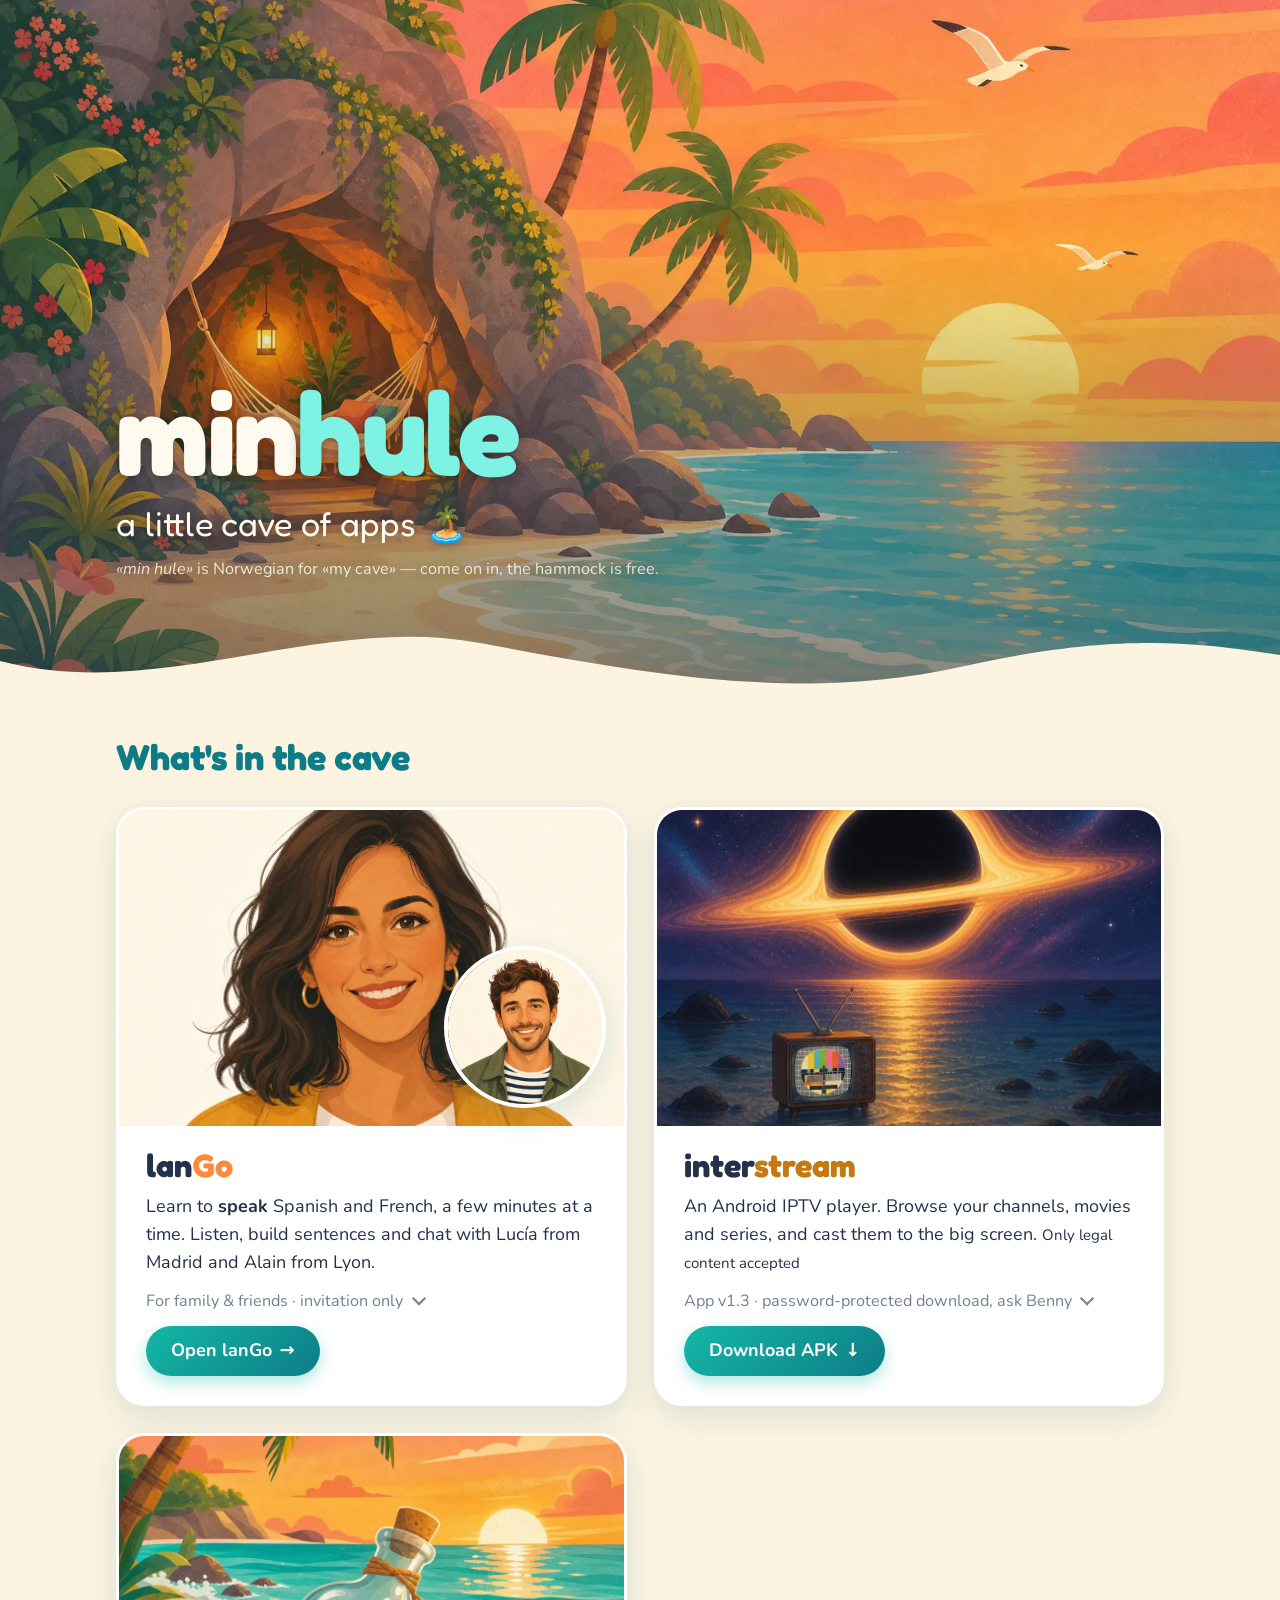
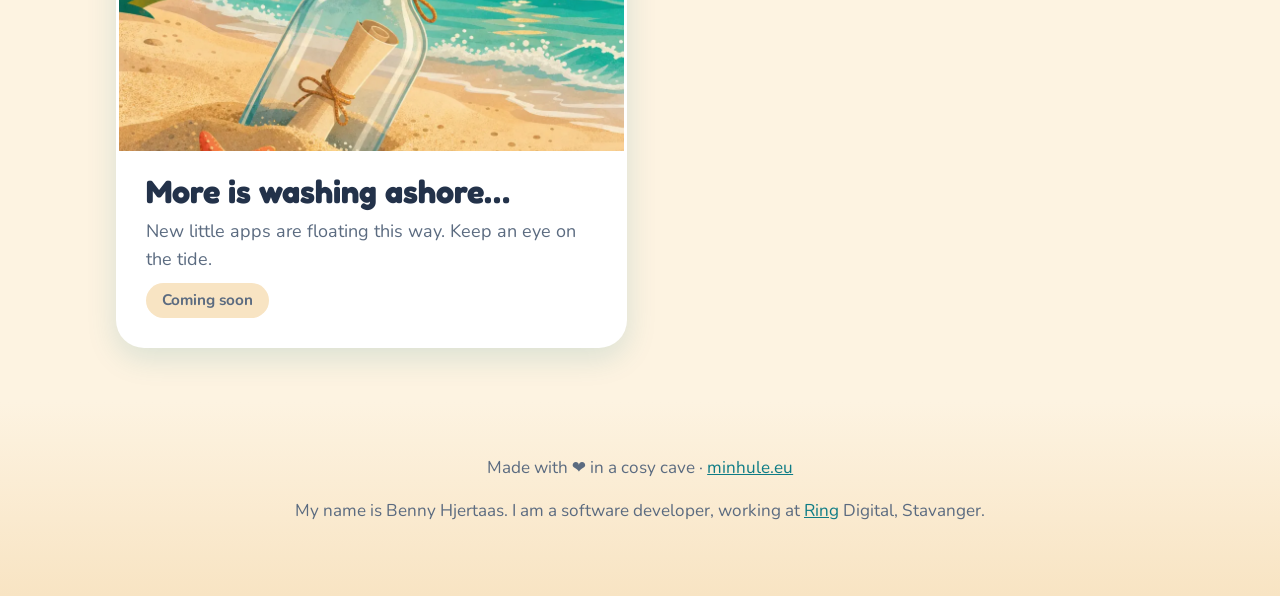
==== index.html @ b6380912 "add link to scaleway" ====
<!doctype html>
<html lang="en">
<head>
	<meta charset="utf-8" />
	<meta name="viewport" content="width=device-width, initial-scale=1" />
	<title>minhule — a little cave of apps</title>
	<meta name="description" content="minhule: a cosy little cave of small apps for family and friends." />
	<meta name="theme-color" content="#14b8a6" />
	<link rel="icon" href="favicon.svg" type="image/svg+xml" />
	<link rel="preconnect" href="https://fonts.googleapis.com" />
	<link rel="preconnect" href="https://fonts.gstatic.com" crossorigin />
	<link href="https://fonts.googleapis.com/css2?family=Fredoka:wght@500;600;700&family=Nunito:wght@400;600;700&display=swap" rel="stylesheet" />
	<link rel="stylesheet" href="style.css" />
	<!-- Cookieless visitor counts: https://minhule.goatcounter.com -->
	<script data-goatcounter="https://minhule.goatcounter.com/count" async src="//gc.zgo.at/count.js"></script>
</head>
<body>
	<header class="hero">
		<img class="hero-img" src="images/hero.webp" alt="A cosy cave with a hammock and lanterns on a tropical beach at sunset, with palm trees and a turquoise sea" width="1536" height="1024" />
		<div class="hero-text">
			<h1>min<span>hule</span></h1>
			<p class="tagline">a little cave of apps 🏝️</p>
			<p class="small"><em>«min hule»</em> is Norwegian for «my cave» — come on in, the hammock is free.</p>
		</div>
		<svg class="wave" viewBox="0 0 1440 120" preserveAspectRatio="none" aria-hidden="true">
			<path d="M0,64 C180,120 360,0 540,40 C720,80 900,120 1080,72 C1260,24 1350,40 1440,56 L1440,120 L0,120 Z" />
		</svg>
	</header>

	<main>
		<h2>What's in the cave</h2>
		<ul class="apps">
			<li class="card">
				<div class="card-art-wrap">
					<img class="card-art round" src="images/lango-lucia.webp" alt="Lucía, a smiling young woman from Madrid" width="1024" height="1024" loading="lazy" />
					<img class="inset" src="images/lango-alain.webp" alt="Alain, a smiling man from Lyon in a striped shirt" width="400" height="400" loading="lazy" />
				</div>
				<div class="card-body">
					<h3>lan<span class="go">Go</span></h3>
					<p>Learn to <strong>speak</strong> Spanish and French, a few minutes at a time. Listen, build sentences and chat with Lucía from Madrid and Alain from Lyon.</p>
					<details class="tech small" data-count="tech-lango">
						<summary>For family &amp; friends · invitation only</summary>
						<p>SvelteKit 3 PWA with a Postgres database. Hosted as
							<a href="https://www.scaleway.com/en/serverless-containers/" target="_blank">serverless containers</a>. Uses the Claude and Mistral APIs at runtime.
						</p>
					</details>
					<a class="button" href="https://lango.minhule.eu" data-goatcounter-click="open-lango">Open lanGo <span aria-hidden="true">→</span></a>
				</div>
			</li>
			<li class="card">
				<img class="card-art space" src="images/interstream.webp" alt="An old television with rabbit-ear antennas showing a colourful test card, standing in the shallow sea of a distant planet under a glowing black hole" width="1024" height="1024" loading="lazy" />
				<div class="card-body">
					<h3>inter<span class="stream">stream</span></h3>
					<p>An Android IPTV player. Browse your channels, movies and series, and cast them to the big screen. <small>Only legal content accepted</small></p>
					<details class="tech small" data-count="tech-interstream">
						<summary>App v1.3 · password-protected download, ask Benny</summary>
						<p>Native Android app built with Kotlin. Media3/ExoPlayer for video. Snappy and simple to use, without the bloat.</p>
					</details>
					<a class="button" href="https://drive.proton.me/urls/RW0XN0YZG4#BWu6qFDxhJmq" rel="noopener" data-goatcounter-click="download-interstream">Download APK <span aria-hidden="true">↓</span></a>
				</div>
			</li>
			<li class="card soon">
				<img class="card-art bob" src="images/bottle.webp" alt="A message in a bottle half buried in the sand, with a starfish and a seashell" width="1024" height="1024" loading="lazy" />
				<div class="card-body">
					<h3>More is washing ashore…</h3>
					<p>New little apps are floating this way. Keep an eye on the tide.</p>
					<span class="pill">Coming soon</span>
				</div>
			</li>
		</ul>
	</main>

	<footer>
		<p>Made with <span aria-label="love">❤️</span> in a cosy cave · <a href="https://minhule.eu">minhule.eu</a></p>
		<p>My name is Benny Hjertaas. I am a software developer, working at <a href="https://www.ring.no">Ring</a> Digital, Stavanger.</p>
	</footer>
	<script>
		// Count each time a tech note is opened (GoatCounter only counts links by itself)
		for (const d of document.querySelectorAll('details[data-count]')) {
			d.addEventListener('toggle', () => {
				if (d.open && window.goatcounter?.count) goatcounter.count({ path: d.dataset.count, event: true });
			});
		}
	</script>
</body>
</html>
---- style.css ----
:root {
	--sand: #fdf3e1;
	--sand-2: #f8e4c3;
	--ink: #23324a;
	--muted: #5b6b80;
	--turquoise: #14b8a6;
	--lagoon: #0e7c86;
	--sunset: #ff8a3d;
	--coral: #ff6b6b;
	--pink: #ff8fab;
	--card: #ffffff;
	--shadow: 0 10px 30px rgb(14 124 134 / 0.15);
	color-scheme: light;
}

@media (prefers-color-scheme: dark) {
	:root {
		--sand: #0b1f2e;
		--sand-2: #10293b;
		--ink: #f3ecdf;
		--muted: #a9bccb;
		--turquoise: #2dd4bf;
		--lagoon: #5eead4;
		--card: #13314a;
		--shadow: 0 10px 30px rgb(0 0 0 / 0.35);
		color-scheme: dark;
	}
}

* {
	box-sizing: border-box;
}

html,
body {
	margin: 0;
	background: var(--sand);
	color: var(--ink);
	font-family: 'Nunito', system-ui, sans-serif;
	line-height: 1.55;
	font-size: 18px;
}

a {
	color: var(--lagoon);
}

/* ── Hero ─────────────────────────────────────────────── */
.hero {
	position: relative;
	min-height: min(78vh, 720px);
	display: flex;
	align-items: flex-end;
	overflow: hidden;
	background: linear-gradient(180deg, #ff8fab, #ff8a3d 60%, #ffd166);
}

.hero-img {
	position: absolute;
	inset: 0;
	width: 100%;
	height: 100%;
	object-fit: cover;
	object-position: 30% 60%;
}

.hero::after {
	/* Sunset glow so the title stays readable over the picture */
	content: '';
	position: absolute;
	inset: 0;
	background: linear-gradient(180deg, transparent 35%, rgb(35 50 74 / 0.55) 100%);
}

.hero-text {
	position: relative;
	z-index: 1;
	width: 100%;
	max-width: 60rem;
	margin: 0 auto;
	padding: 0 16px 120px;
	color: #fffaf0;
	text-shadow: 0 2px 12px rgb(0 0 0 / 0.35);
}

h1 {
	font-family: 'Fredoka', system-ui, sans-serif;
	font-size: clamp(3.2rem, 12vw, 6.5rem);
	line-height: 1;
	margin: 0;
	letter-spacing: -0.02em;
}

h1 span {
	color: #7ff3e3;
}

.tagline {
	font-family: 'Fredoka', system-ui, sans-serif;
	font-size: clamp(1.3rem, 4vw, 1.9rem);
	margin: 0.3rem 0 0.4rem;
}

.small {
	font-size: 0.9rem;
	opacity: 0.85;
	margin: 0;
}

.wave {
	position: absolute;
	bottom: -1px;
	left: 0;
	width: 100%;
	height: 90px;
	z-index: 1;
	fill: var(--sand);
}

/* ── Apps ─────────────────────────────────────────────── */
main {
	max-width: 60rem;
	margin: 0 auto;
	padding: 1rem 16px 3rem;
}

h2 {
	font-family: 'Fredoka', system-ui, sans-serif;
	font-size: 2rem;
	margin: 0.5rem 0 1.25rem;
	color: var(--lagoon);
}

.apps {
	list-style: none;
	padding: 0;
	margin: 0;
	display: grid;
	gap: 1.5rem;
	grid-template-columns: repeat(auto-fit, minmax(min(100%, 22rem), 1fr));
}

.card {
	background: var(--card);
	border-radius: 28px;
	box-shadow: var(--shadow);
	overflow: hidden;
	display: flex;
	flex-direction: column;
	border: 3px solid transparent;
	transition: transform 0.25s ease, border-color 0.25s ease;
}

.card:hover {
	transform: translateY(-4px) rotate(-0.5deg);
	border-color: var(--turquoise);
}

.card-art {
	width: 100%;
	height: auto; /* the img height attribute would otherwise win over aspect-ratio */
	aspect-ratio: 16 / 10;
	object-fit: cover;
	background: var(--sand-2);
}

.card-art.round {
	object-position: center 30%;
}

/* A second, smaller portrait in the corner of the main picture */
.card-art-wrap {
	position: relative;
}

.card-art-wrap .card-art {
	display: block;
}

.inset {
	position: absolute;
	right: 1rem;
	bottom: 1rem;
	width: 32%;
	height: auto;
	aspect-ratio: 1;
	border-radius: 50%;
	border: 4px solid var(--card);
	box-shadow: var(--shadow);
	object-fit: cover;
	object-position: center 35%;
}

.card-art.space {
	object-position: center 75%;
}

.card-body {
	padding: 1.25rem 1.5rem 1.5rem;
	display: flex;
	flex-direction: column;
	gap: 0.5rem;
	flex: 1;
}

.card-body p {
	margin: 0;
}

h3 {
	font-family: 'Fredoka', system-ui, sans-serif;
	font-size: 1.8rem;
	margin: 0;
	line-height: 1.1;
}

h3 .go {
	color: var(--sunset);
}

h3 .stream {
	color: #c47a12;
}

.button {
	align-self: flex-start;
	margin-top: auto;
	display: inline-flex;
	align-items: center;
	gap: 0.4rem;
	min-height: 48px;
	padding: 0.6rem 1.4rem;
	border-radius: 999px;
	background: linear-gradient(135deg, var(--turquoise), var(--lagoon));
	color: #ffffff;
	font-weight: 700;
	text-decoration: none;
	box-shadow: 0 6px 16px rgb(20 184 166 / 0.35);
}

.button:hover {
	background: linear-gradient(135deg, var(--sunset), var(--coral));
	box-shadow: 0 6px 16px rgb(255 107 107 / 0.35);
}

.button:focus-visible,
a:focus-visible {
	outline: 3px solid var(--sunset);
	outline-offset: 3px;
}

/* Fold-out tech notes under a card's description */
.tech {
	color: var(--muted);
}

.tech summary {
	display: flex;
	align-items: center;
	gap: 0.6rem;
	min-height: 32px;
	cursor: pointer;
	list-style: none;
}

.tech summary::-webkit-details-marker {
	display: none;
}

.tech summary::after {
	content: '';
	flex: none;
	width: 0.5em;
	height: 0.5em;
	border-right: 2px solid currentColor;
	border-bottom: 2px solid currentColor;
	transform: translateY(-25%) rotate(45deg);
	transition: transform 0.2s ease;
}

.tech[open] summary::after {
	transform: translateY(25%) rotate(-135deg);
}

.tech summary:hover {
	color: var(--lagoon);
}

.tech summary:focus-visible {
	outline: 3px solid var(--sunset);
	outline-offset: 3px;
	border-radius: 4px;
}

.tech p {
	margin: 0.25rem 0 0;
	padding: 0.6rem 0.8rem;
	border-radius: 12px;
	background: var(--sand-2);
	color: var(--ink);
}

.pill {
	align-self: flex-start;
	margin-top: auto;
	padding: 0.3rem 0.9rem;
	border-radius: 999px;
	background: var(--sand-2);
	color: var(--muted);
	font-weight: 700;
	font-size: 0.85rem;
}

.soon .card-body p {
	color: var(--muted);
}

@media (prefers-reduced-motion: no-preference) {
	.bob {
		animation: bob 6s ease-in-out infinite;
	}
}

@keyframes bob {
	50% {
		transform: translateY(-6px) rotate(0.6deg);
	}
}

footer {
	text-align: center;
	padding: 2rem 16px 3rem;
	color: var(--muted);
	font-size: 0.95rem;
	background: linear-gradient(180deg, var(--sand), var(--sand-2));
}
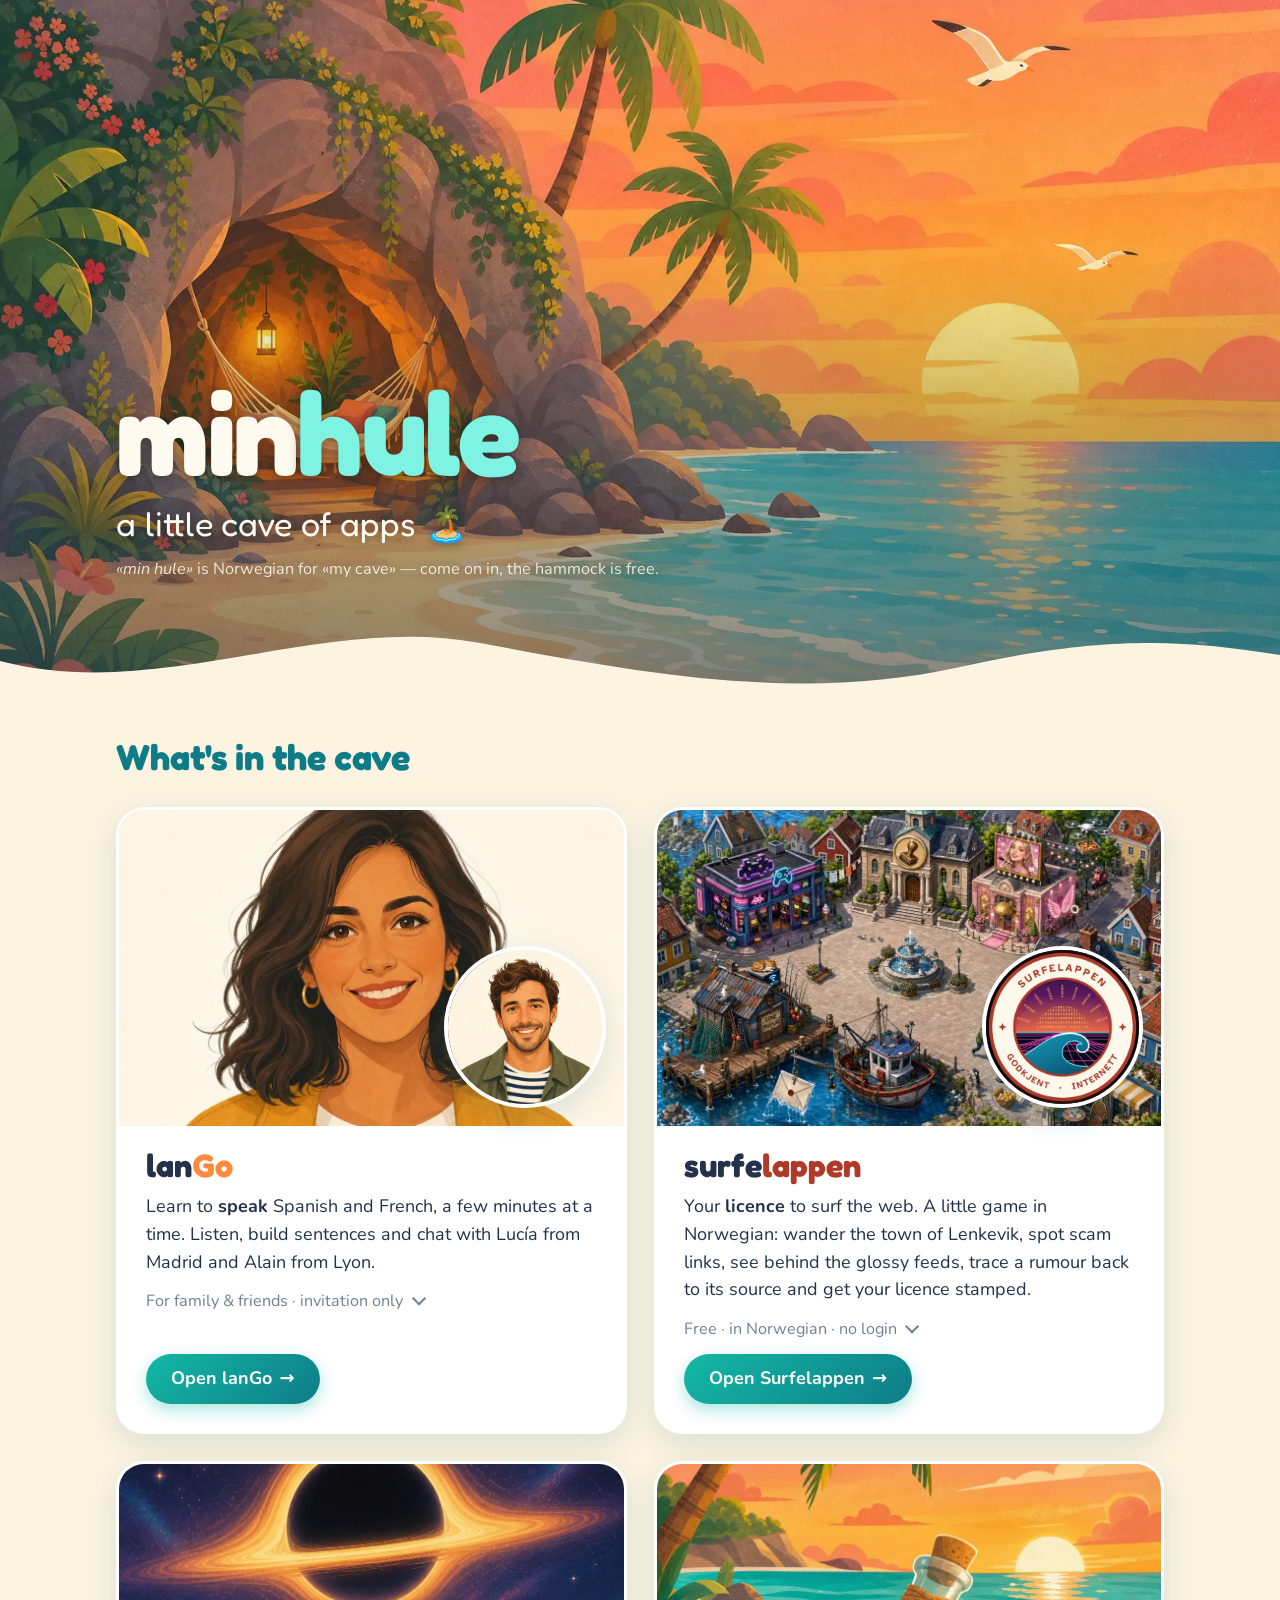
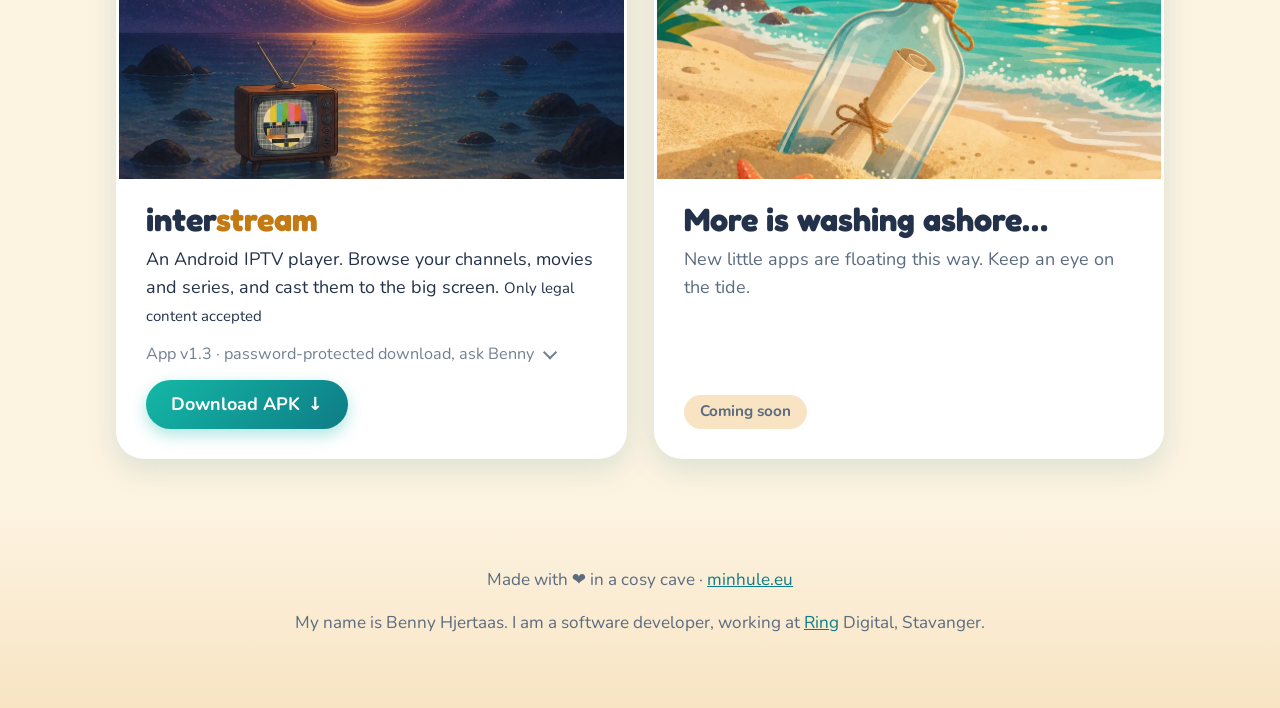
==== commit fac9ba22: "Add Surfelappen: a card after lanGo, and the minhule.eu/surfelappen short link Co-Authored-By: Claud" ====
--- a/index.html
+++ b/index.html
@@ -48,6 +48,21 @@
 				</div>
 			</li>
 			<li class="card">
+				<div class="card-art-wrap">
+					<img class="card-art town" src="images/surfelappen-town.webp" alt="A quirky little seaside town seen from above: an arcade, a bait shop on the pier, a detective office, a licence bureau and a café around a square with a fountain" width="1024" height="683" loading="lazy" />
+					<img class="inset" src="images/surfelappen-logo.webp" alt="The Surfelappen logo: a round red stamp saying «Surfelappen · godkjent · Internett», with a wave breaking under a sunset of ones and zeros" width="400" height="400" loading="lazy" />
+				</div>
+				<div class="card-body">
+					<h3>surfe<span class="lappen">lappen</span></h3>
+					<p>Your <strong>licence</strong> to surf the web. A little game in Norwegian: wander the town of Lenkevik, spot scam links, see behind the glossy feeds, trace a rumour back to its source and get your licence stamped.</p>
+					<details class="tech small" data-count="tech-surfelappen">
+						<summary>Free · in Norwegian · no login</summary>
+						<p>Preact and TypeScript PWA, a static site on GitHub Pages. Works offline once a lesson has been opened. No tracking and no AI at runtime; the pictures and voice were drafted with OpenAI models.</p>
+					</details>
+					<a class="button" href="https://surfelappen.minhule.eu" data-goatcounter-click="open-surfelappen">Open Surfelappen <span aria-hidden="true">→</span></a>
+				</div>
+			</li>
+			<li class="card">
 				<img class="card-art space" src="images/interstream.webp" alt="An old television with rabbit-ear antennas showing a colourful test card, standing in the shallow sea of a distant planet under a glowing black hole" width="1024" height="1024" loading="lazy" />
 				<div class="card-body">
 					<h3>inter<span class="stream">stream</span></h3>
--- a/style.css
+++ b/style.css
@@ -195,6 +195,10 @@
 	object-position: center 75%;
 }
 
+.card-art.town {
+	object-position: center 55%;
+}
+
 .card-body {
 	padding: 1.25rem 1.5rem 1.5rem;
 	display: flex;
@@ -220,6 +224,16 @@
 
 h3 .stream {
 	color: #c47a12;
+}
+
+h3 .lappen {
+	color: #b03a27;
+}
+
+@media (prefers-color-scheme: dark) {
+	h3 .lappen {
+		color: #ff8a73;
+	}
 }
 
 .button {
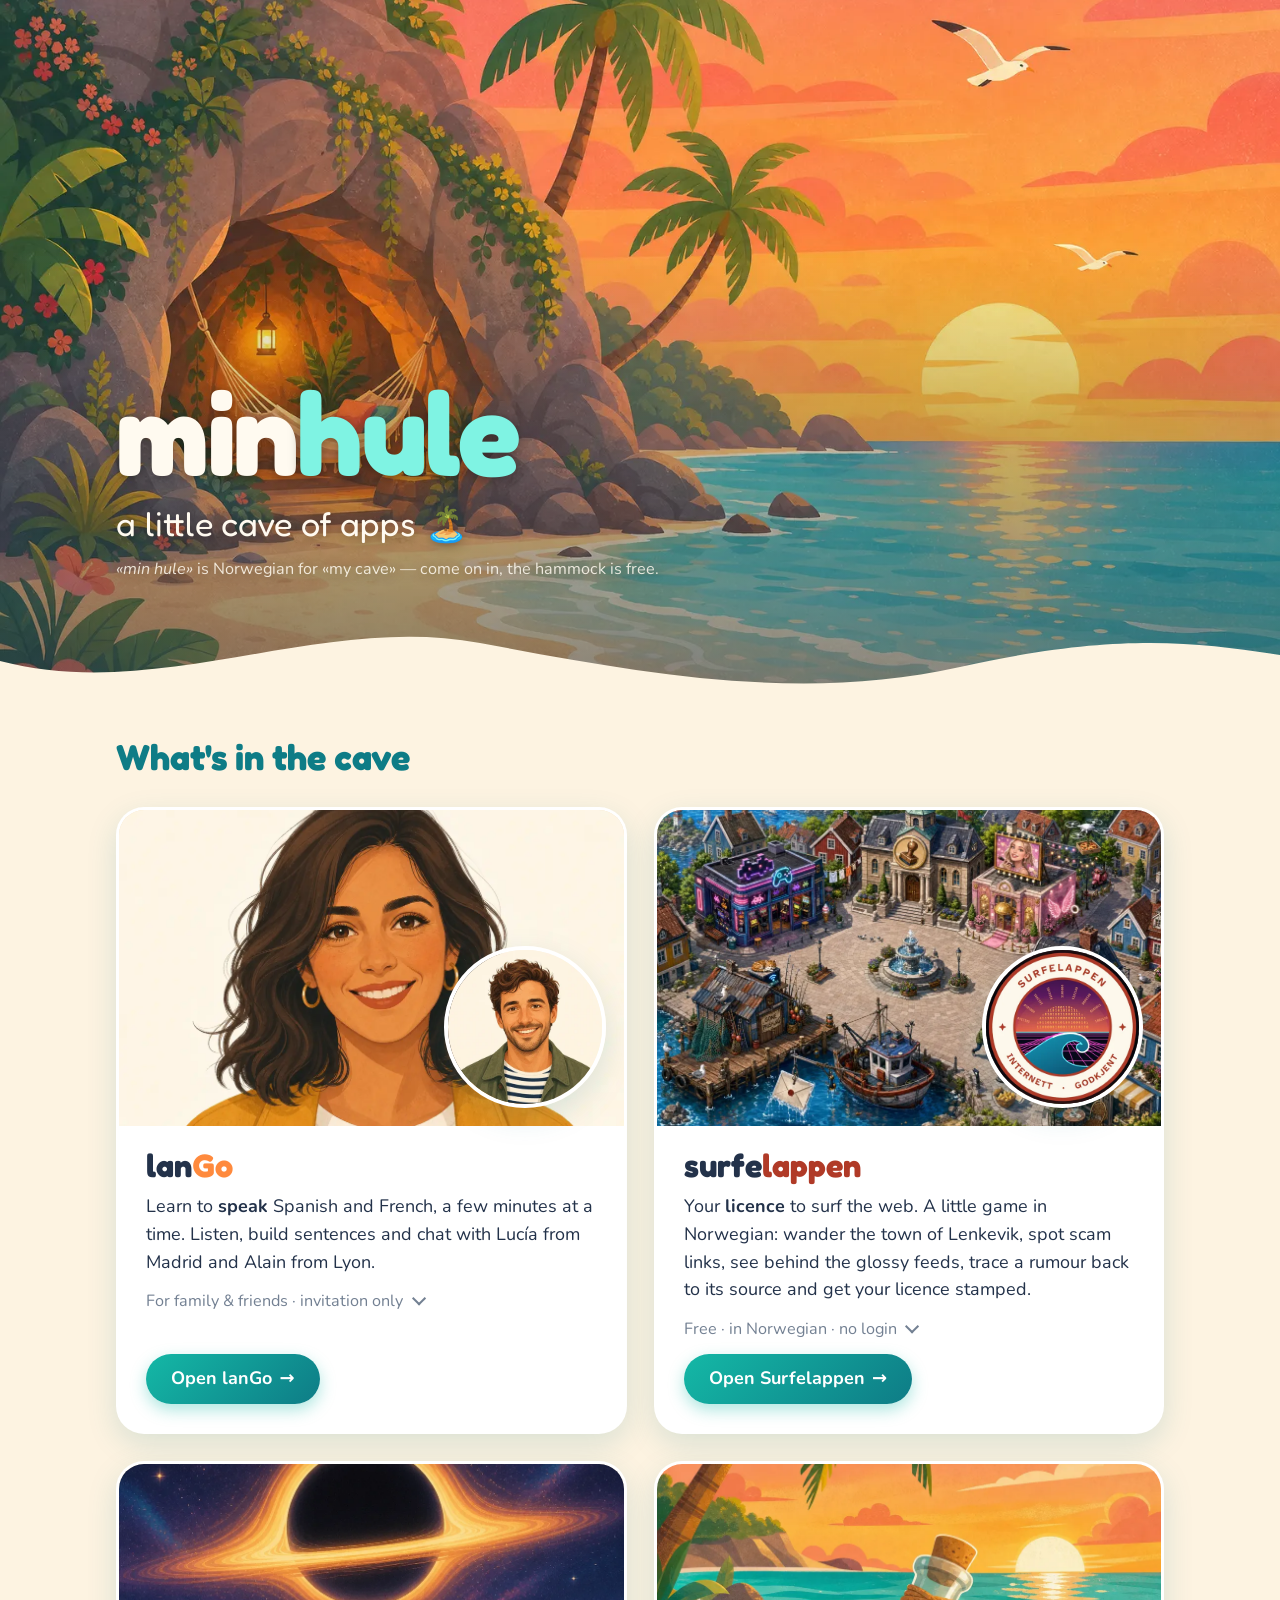
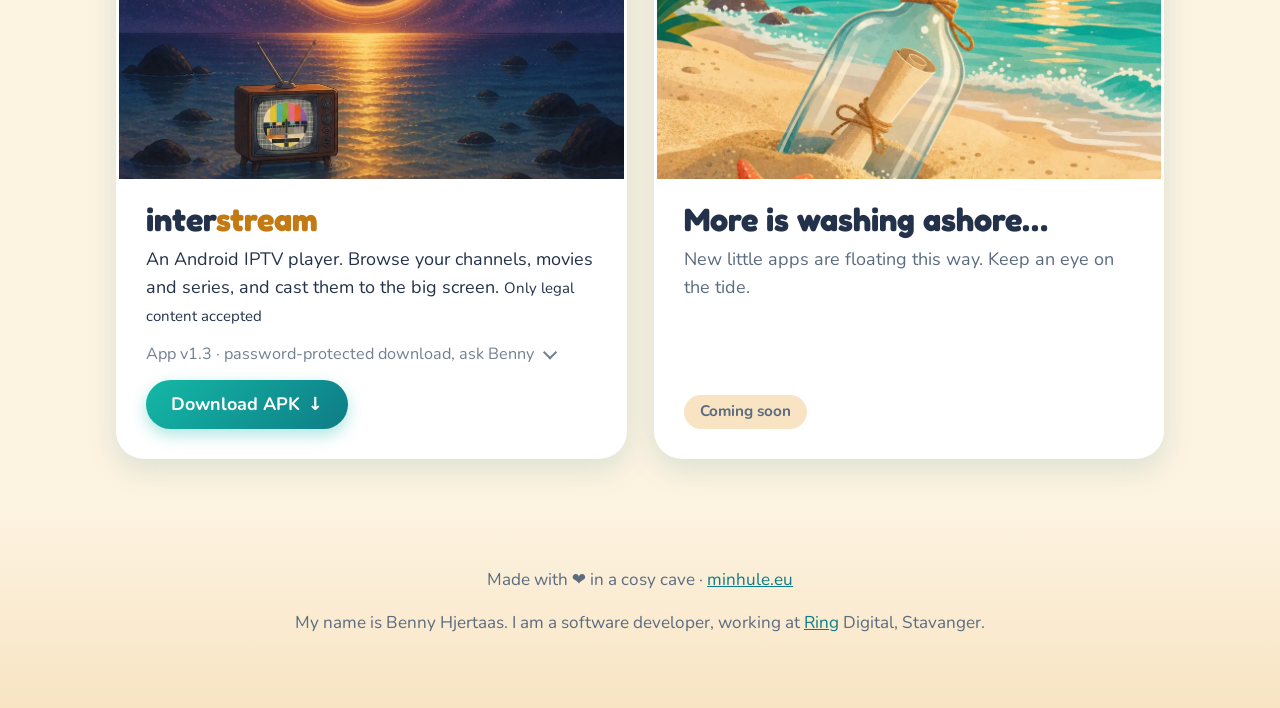
==== commit cd242c31: "Surfelappen logo: «Internett · godkjent» Co-Authored-By: Claude Opus 5.5 <noreply@anthropic.com>" ====
--- a/index.html
+++ b/index.html
@@ -50,7 +50,7 @@
 			<li class="card">
 				<div class="card-art-wrap">
 					<img class="card-art town" src="images/surfelappen-town.webp" alt="A quirky little seaside town seen from above: an arcade, a bait shop on the pier, a detective office, a licence bureau and a café around a square with a fountain" width="1024" height="683" loading="lazy" />
-					<img class="inset" src="images/surfelappen-logo.webp" alt="The Surfelappen logo: a round red stamp saying «Surfelappen · godkjent · Internett», with a wave breaking under a sunset of ones and zeros" width="400" height="400" loading="lazy" />
+					<img class="inset" src="images/surfelappen-logo.webp" alt="The Surfelappen logo: a round red stamp saying «Surfelappen · Internett · godkjent», with a wave breaking under a sunset of ones and zeros" width="400" height="400" loading="lazy" />
 				</div>
 				<div class="card-body">
 					<h3>surfe<span class="lappen">lappen</span></h3>
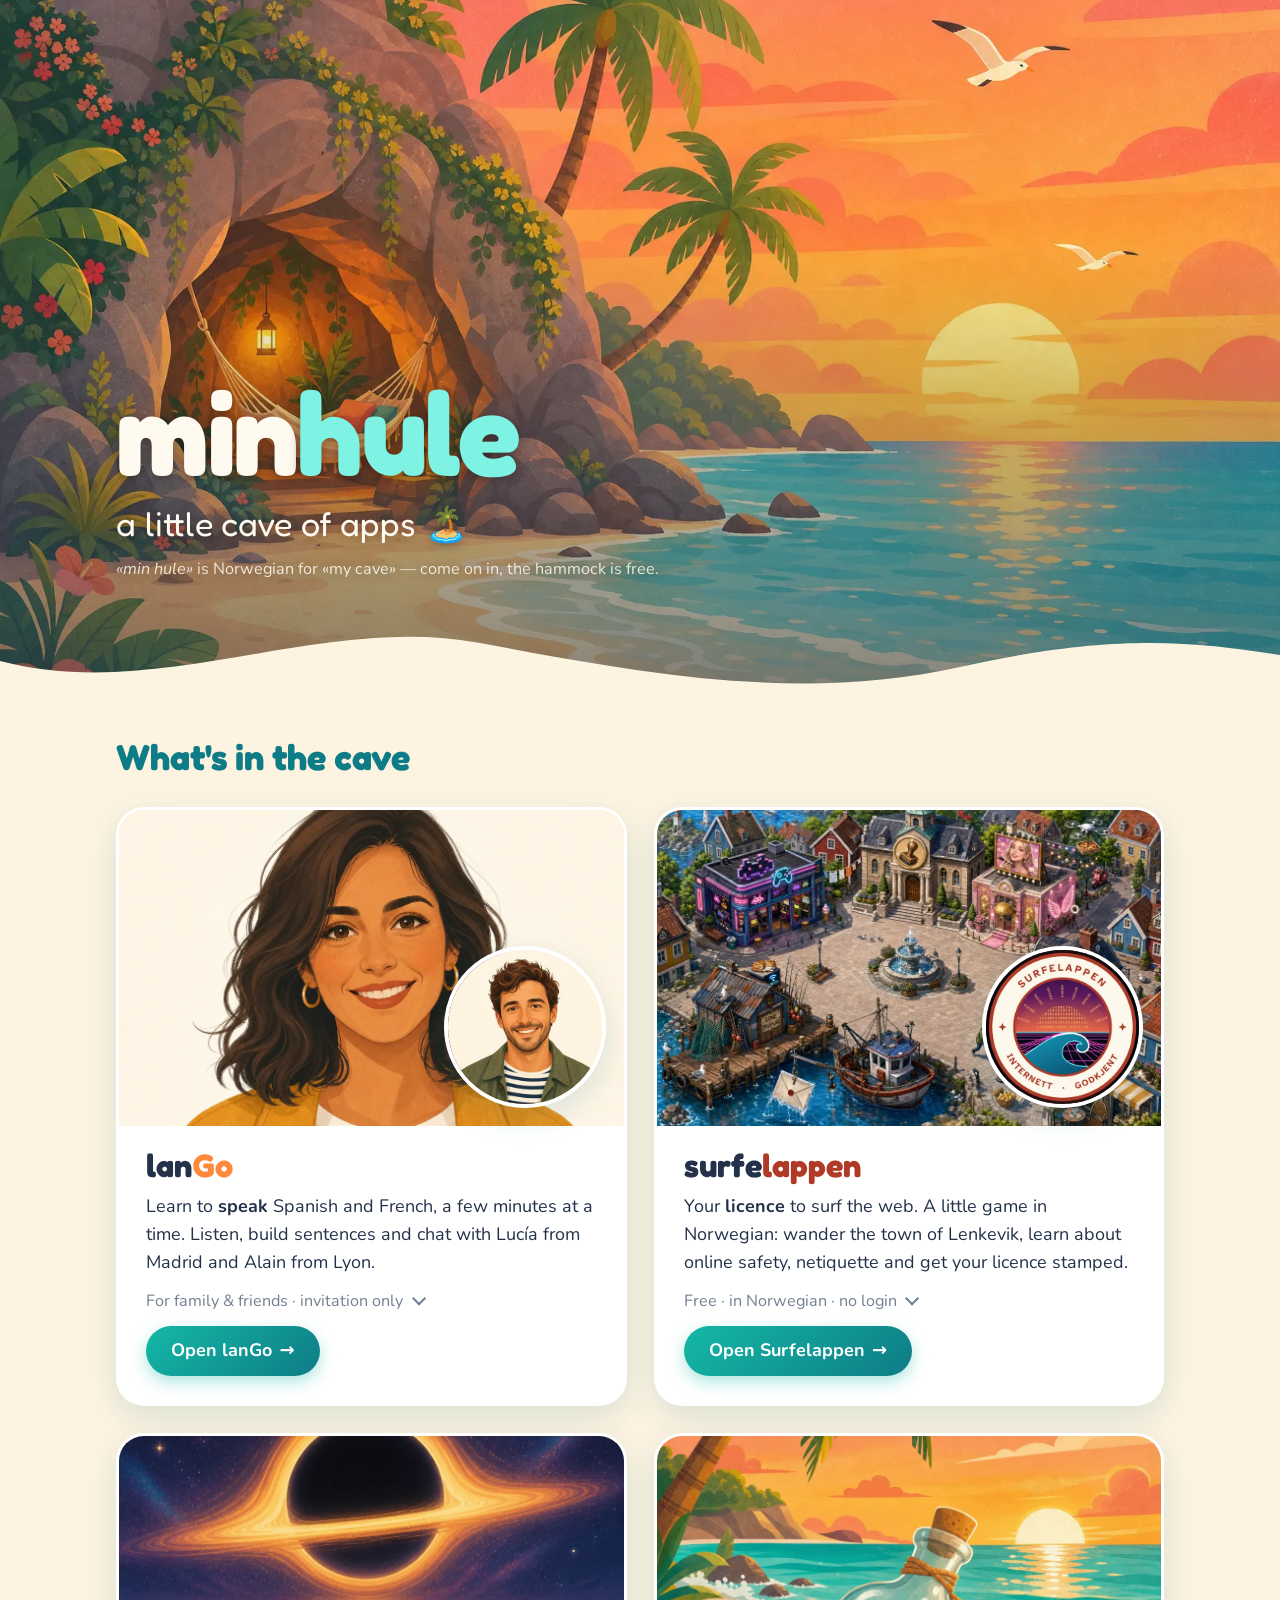
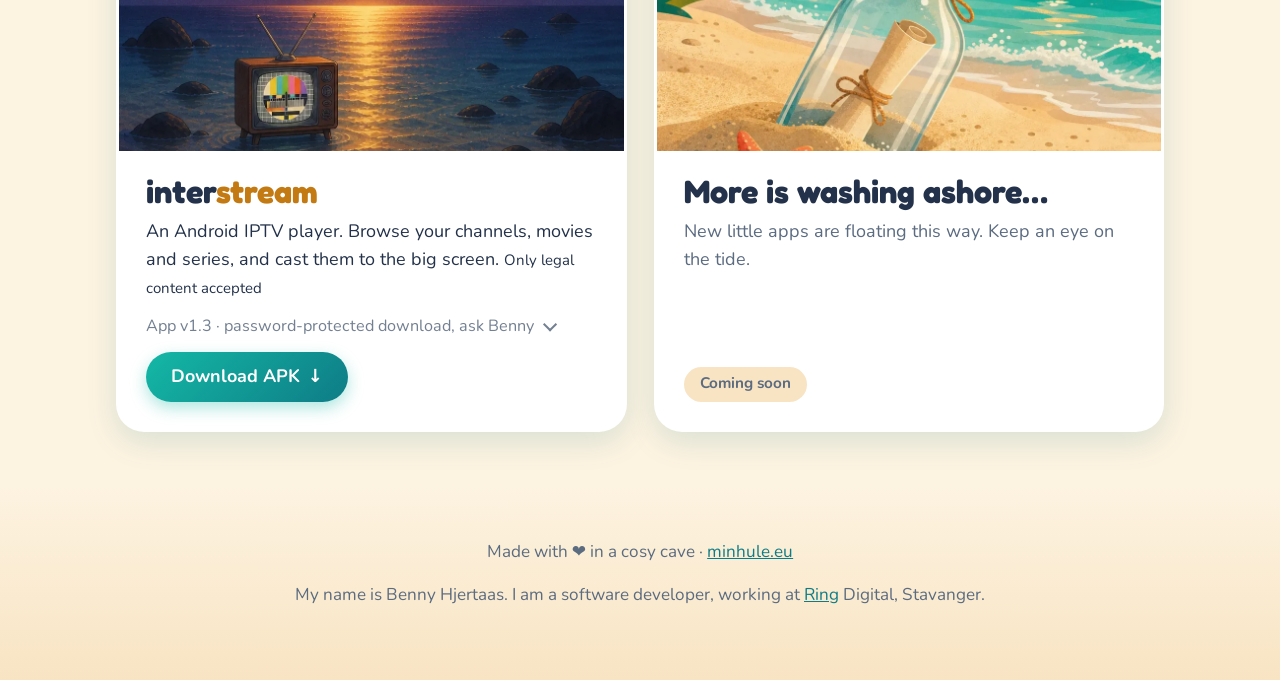
==== commit 7211d5c9: "shorten surfelappen card text" ====
--- a/index.html
+++ b/index.html
@@ -54,10 +54,10 @@
 				</div>
 				<div class="card-body">
 					<h3>surfe<span class="lappen">lappen</span></h3>
-					<p>Your <strong>licence</strong> to surf the web. A little game in Norwegian: wander the town of Lenkevik, spot scam links, see behind the glossy feeds, trace a rumour back to its source and get your licence stamped.</p>
+					<p>Your <strong>licence</strong> to surf the web. A little game in Norwegian: wander the town of Lenkevik, learn about online safety, netiquette and get your licence stamped.</p>
 					<details class="tech small" data-count="tech-surfelappen">
 						<summary>Free · in Norwegian · no login</summary>
-						<p>Preact and TypeScript PWA, a static site on GitHub Pages. Works offline once a lesson has been opened. No tracking and no AI at runtime; the pictures and voice were drafted with OpenAI models.</p>
+						<p>Preact and TypeScript PWA, a static site on GitHub Pages. No tracking. Suitable for all ages.</p>
 					</details>
 					<a class="button" href="https://surfelappen.minhule.eu" data-goatcounter-click="open-surfelappen">Open Surfelappen <span aria-hidden="true">→</span></a>
 				</div>
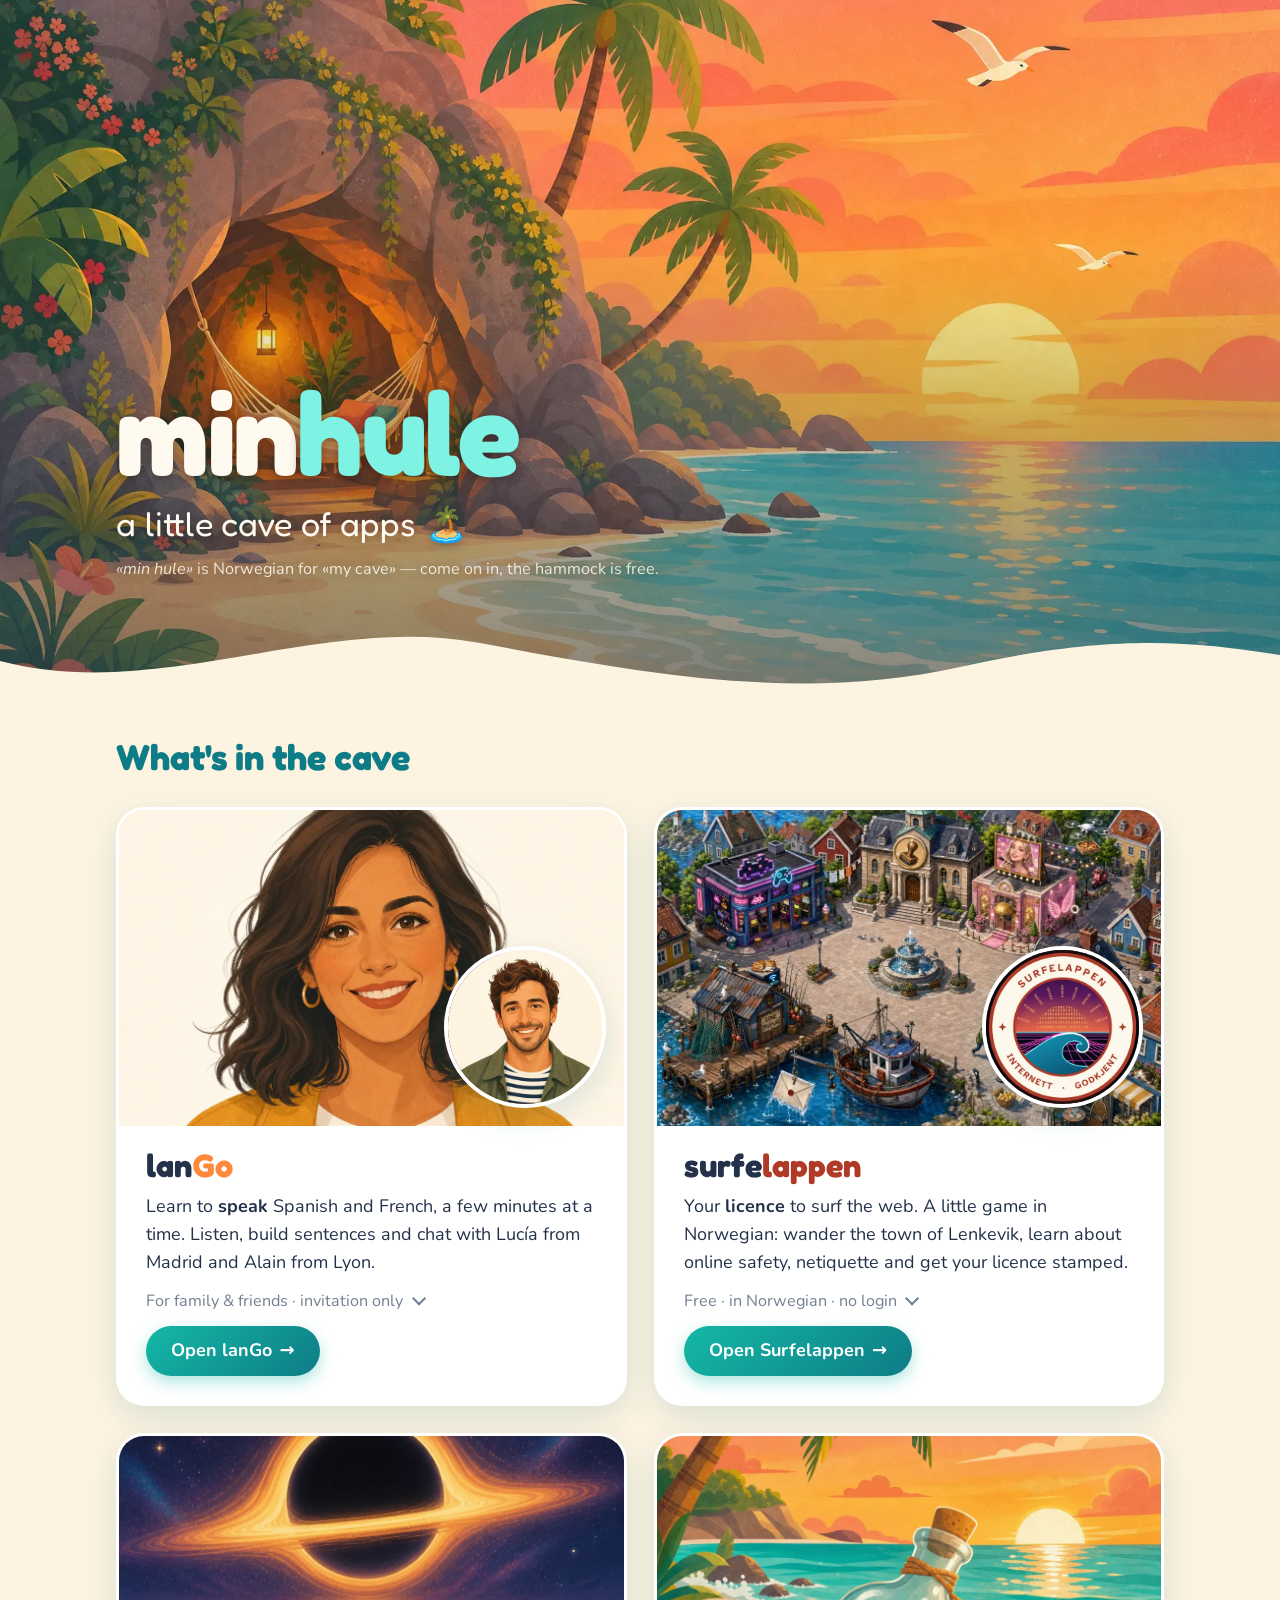
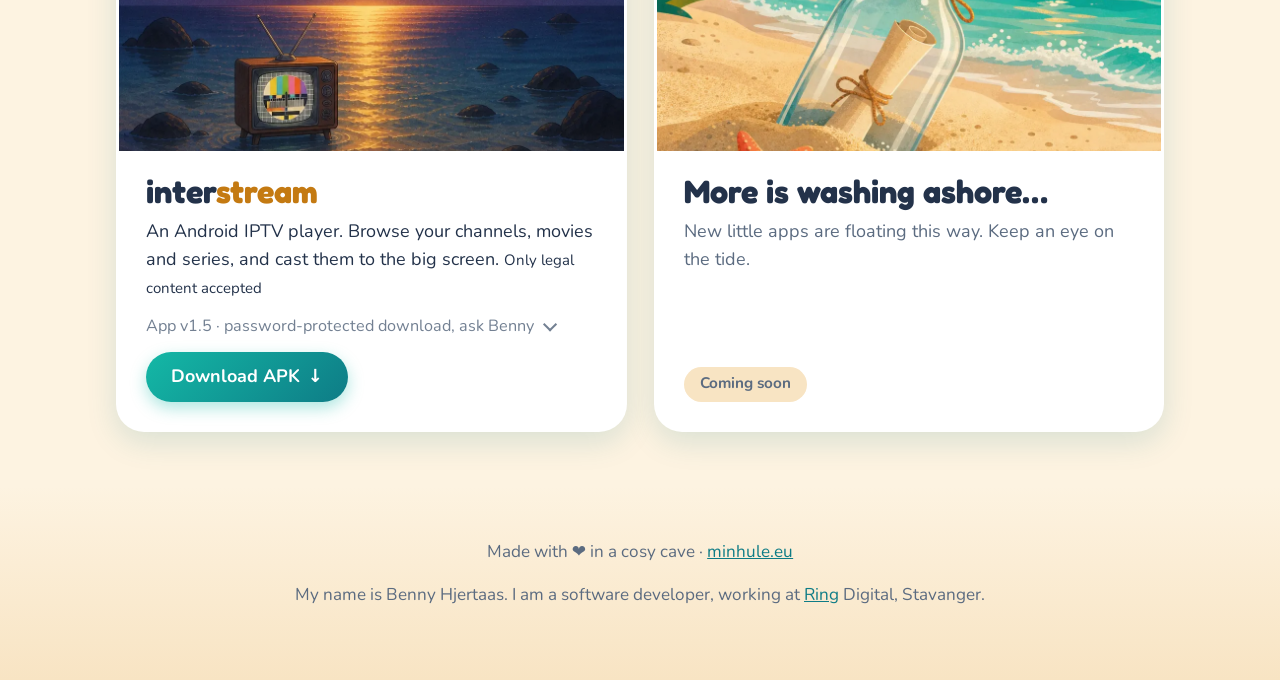
==== commit 6db3495a: "Interstream card: v1.5 download Co-Authored-By: Claude Opus 5.5 <noreply@anthropic.com>" ====
--- a/index.html
+++ b/index.html
@@ -68,10 +68,10 @@
 					<h3>inter<span class="stream">stream</span></h3>
 					<p>An Android IPTV player. Browse your channels, movies and series, and cast them to the big screen. <small>Only legal content accepted</small></p>
 					<details class="tech small" data-count="tech-interstream">
-						<summary>App v1.3 · password-protected download, ask Benny</summary>
+						<summary>App v1.5 · password-protected download, ask Benny</summary>
 						<p>Native Android app built with Kotlin. Media3/ExoPlayer for video. Snappy and simple to use, without the bloat.</p>
 					</details>
-					<a class="button" href="https://drive.proton.me/urls/RW0XN0YZG4#BWu6qFDxhJmq" rel="noopener" data-goatcounter-click="download-interstream">Download APK <span aria-hidden="true">↓</span></a>
+					<a class="button" href="https://drive.proton.me/urls/2A350SWEX4#hLPE3I2BYTLQ" rel="noopener" data-goatcounter-click="download-interstream">Download APK <span aria-hidden="true">↓</span></a>
 				</div>
 			</li>
 			<li class="card soon">
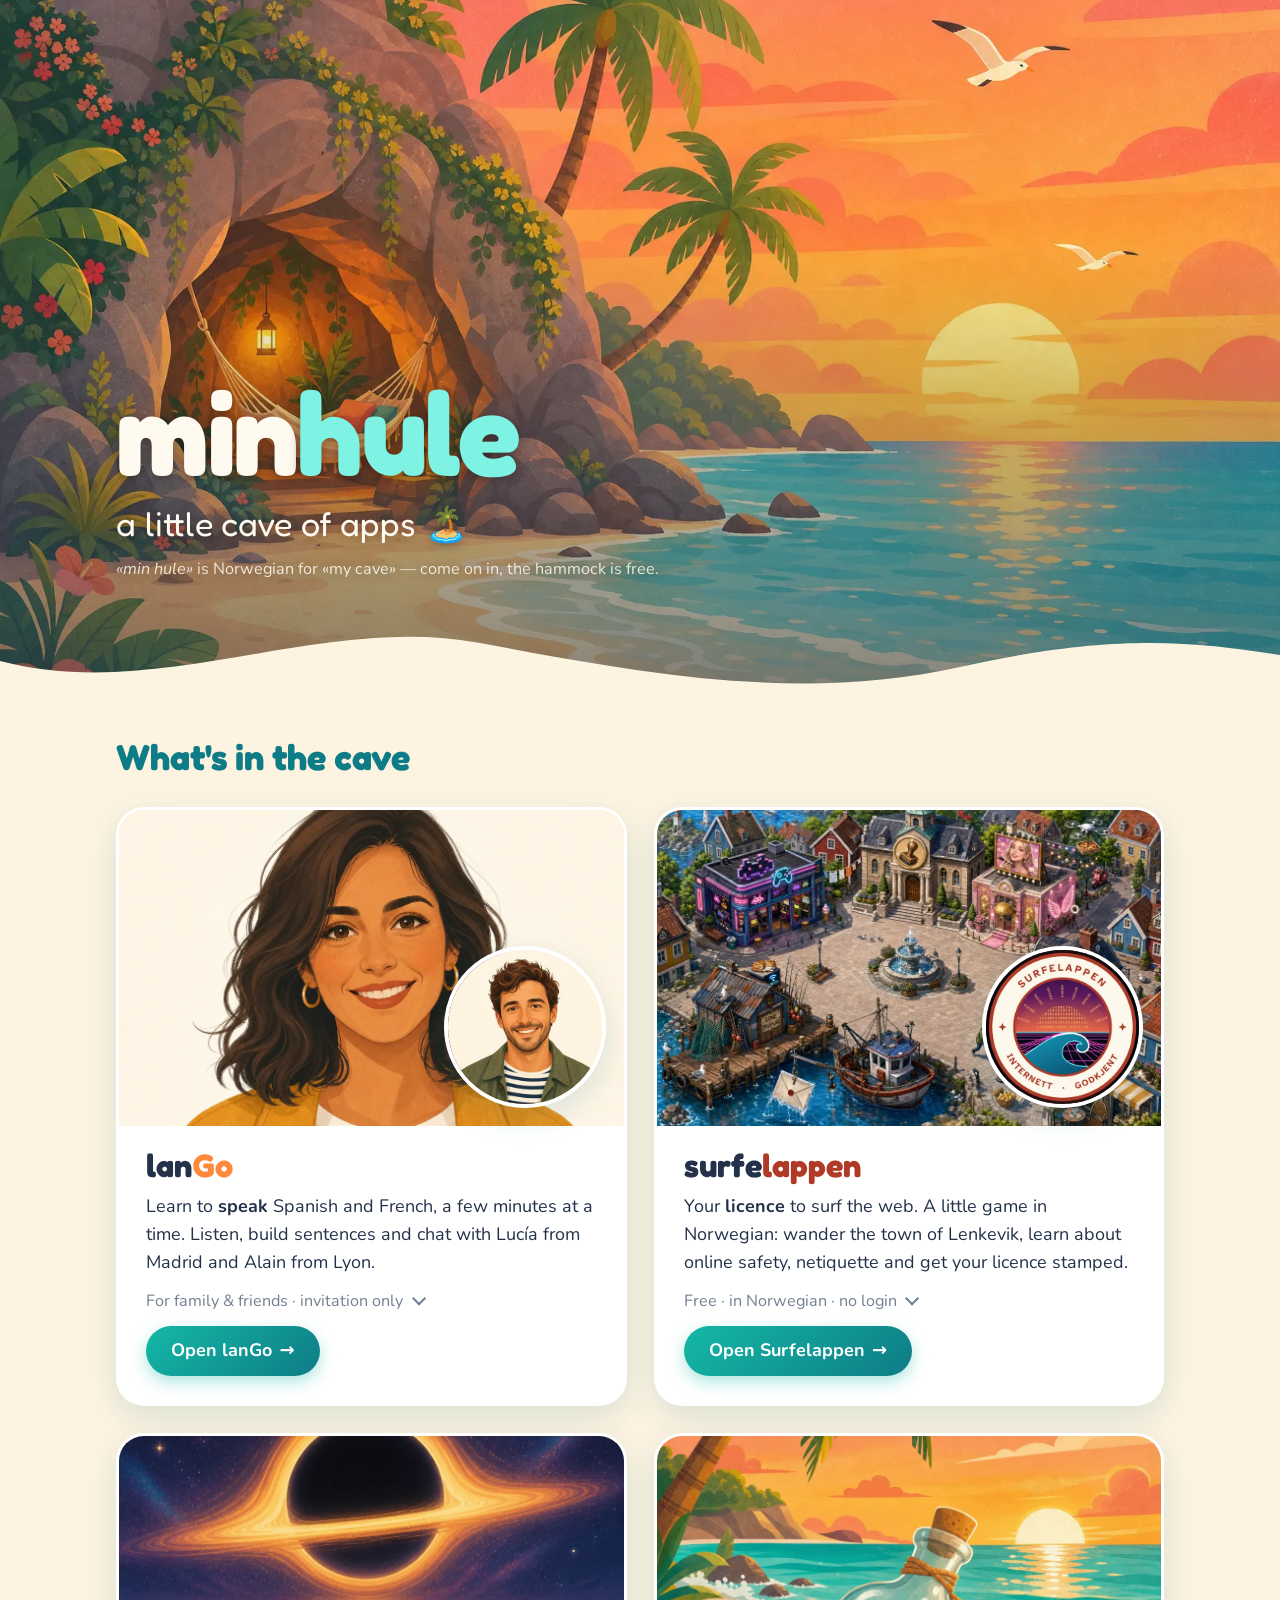
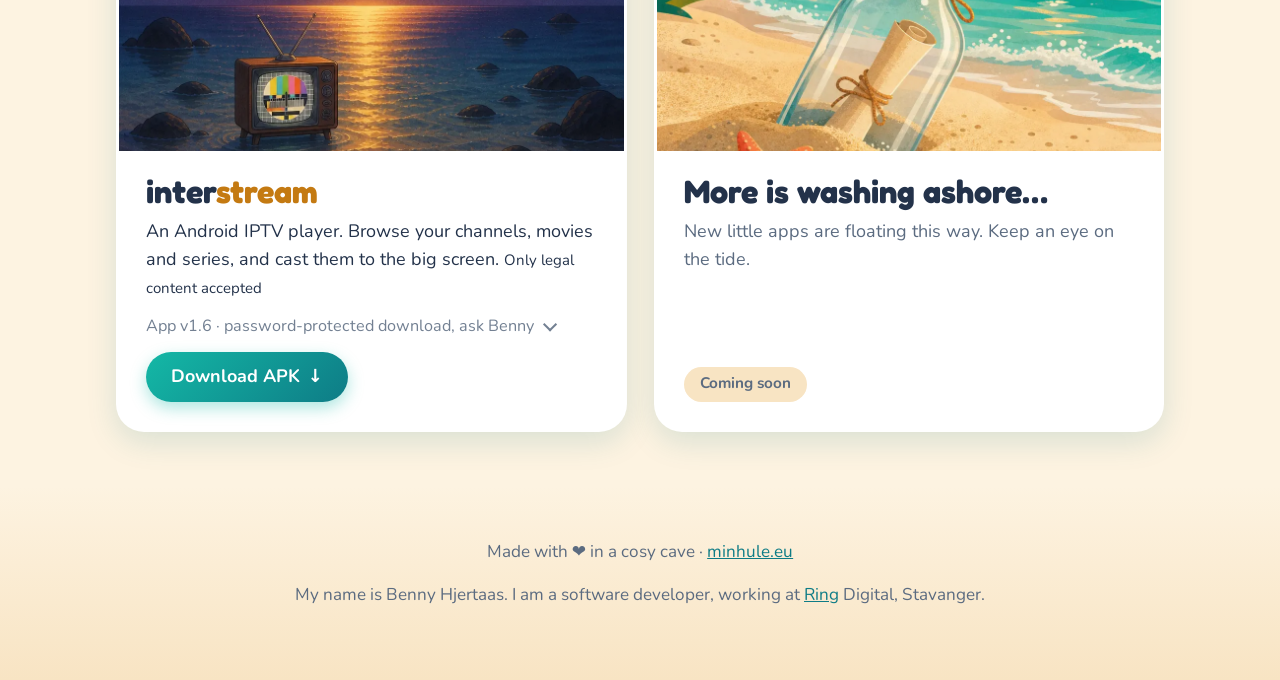
==== commit 7a7eaa4a: "Interstream card: v1.6 download Co-Authored-By: Claude Opus 5.5 <noreply@anthropic.com>" ====
--- a/index.html
+++ b/index.html
@@ -68,10 +68,10 @@
 					<h3>inter<span class="stream">stream</span></h3>
 					<p>An Android IPTV player. Browse your channels, movies and series, and cast them to the big screen. <small>Only legal content accepted</small></p>
 					<details class="tech small" data-count="tech-interstream">
-						<summary>App v1.5 · password-protected download, ask Benny</summary>
+						<summary>App v1.6 · password-protected download, ask Benny</summary>
 						<p>Native Android app built with Kotlin. Media3/ExoPlayer for video. Snappy and simple to use, without the bloat.</p>
 					</details>
-					<a class="button" href="https://drive.proton.me/urls/2A350SWEX4#hLPE3I2BYTLQ" rel="noopener" data-goatcounter-click="download-interstream">Download APK <span aria-hidden="true">↓</span></a>
+					<a class="button" href="https://drive.proton.me/urls/13Y4M5MPGG#EaEMYbuBb2Bv" rel="noopener" data-goatcounter-click="download-interstream">Download APK <span aria-hidden="true">↓</span></a>
 				</div>
 			</li>
 			<li class="card soon">
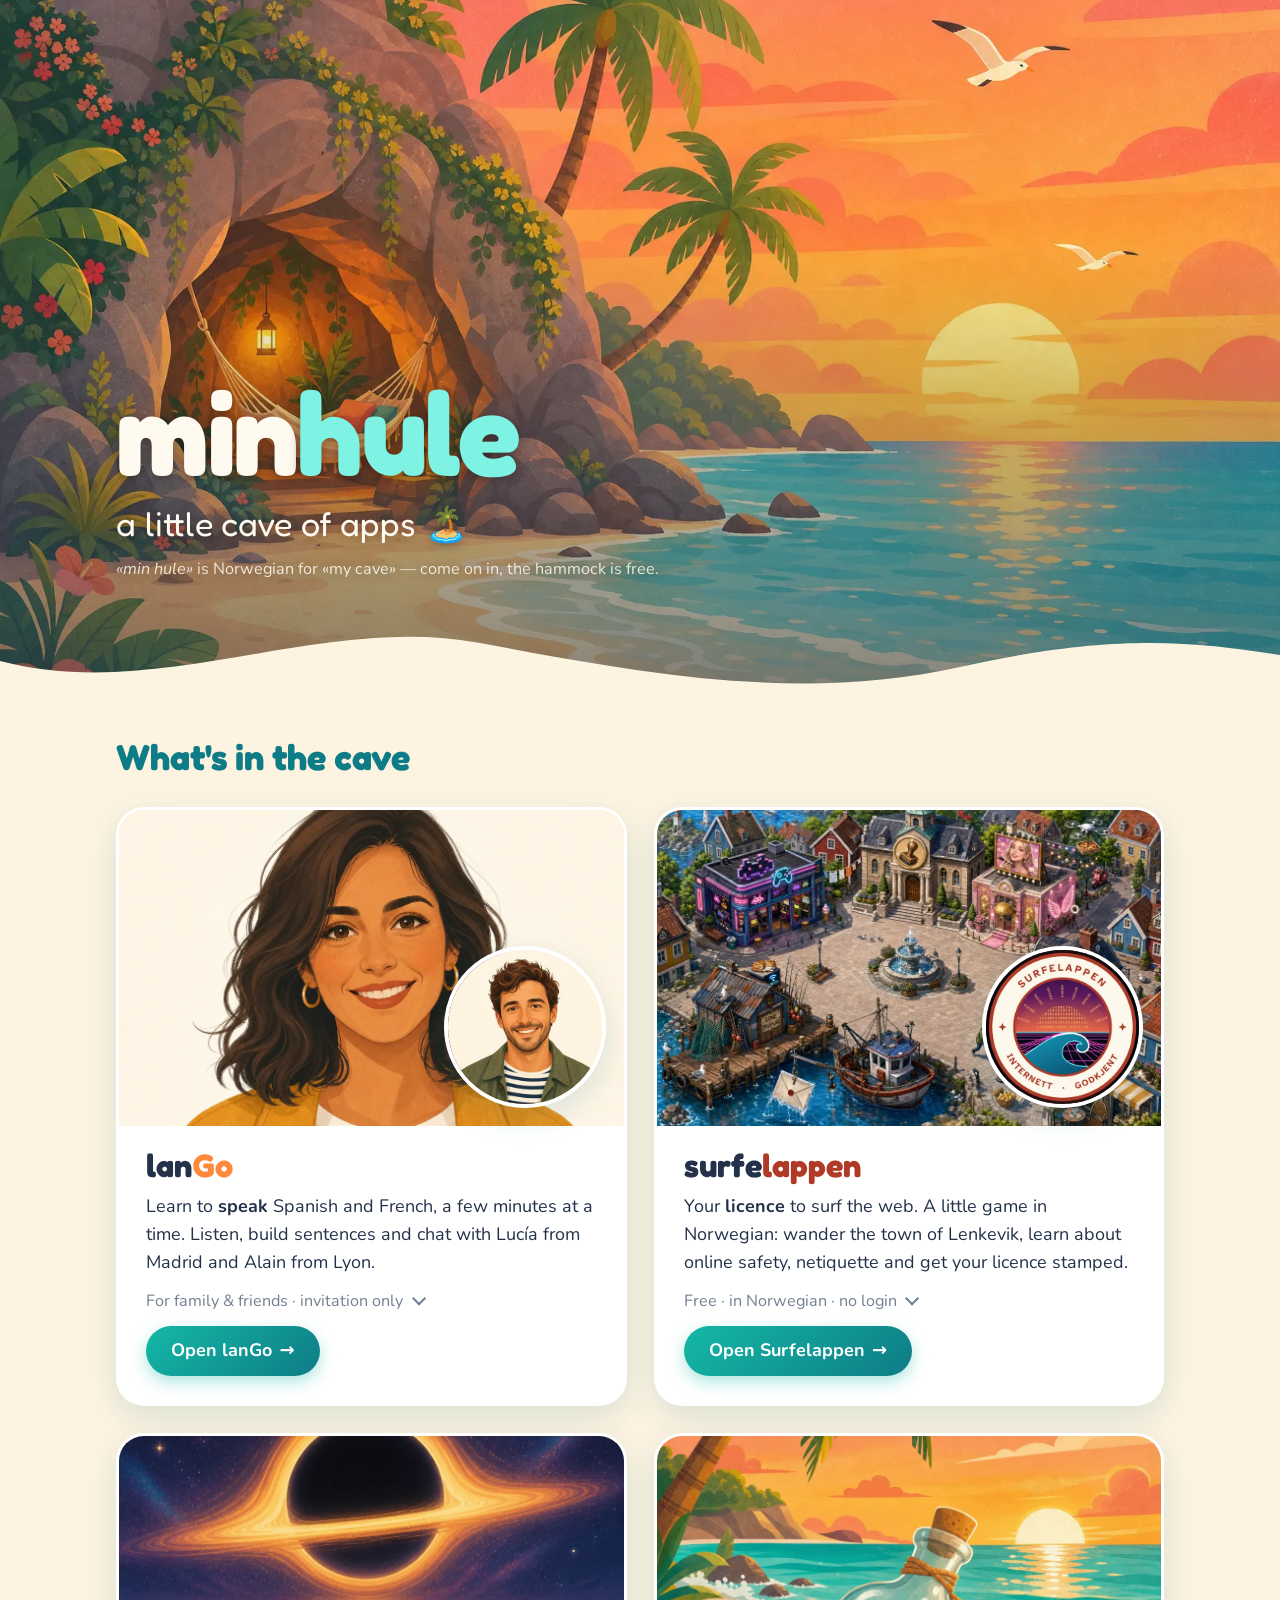
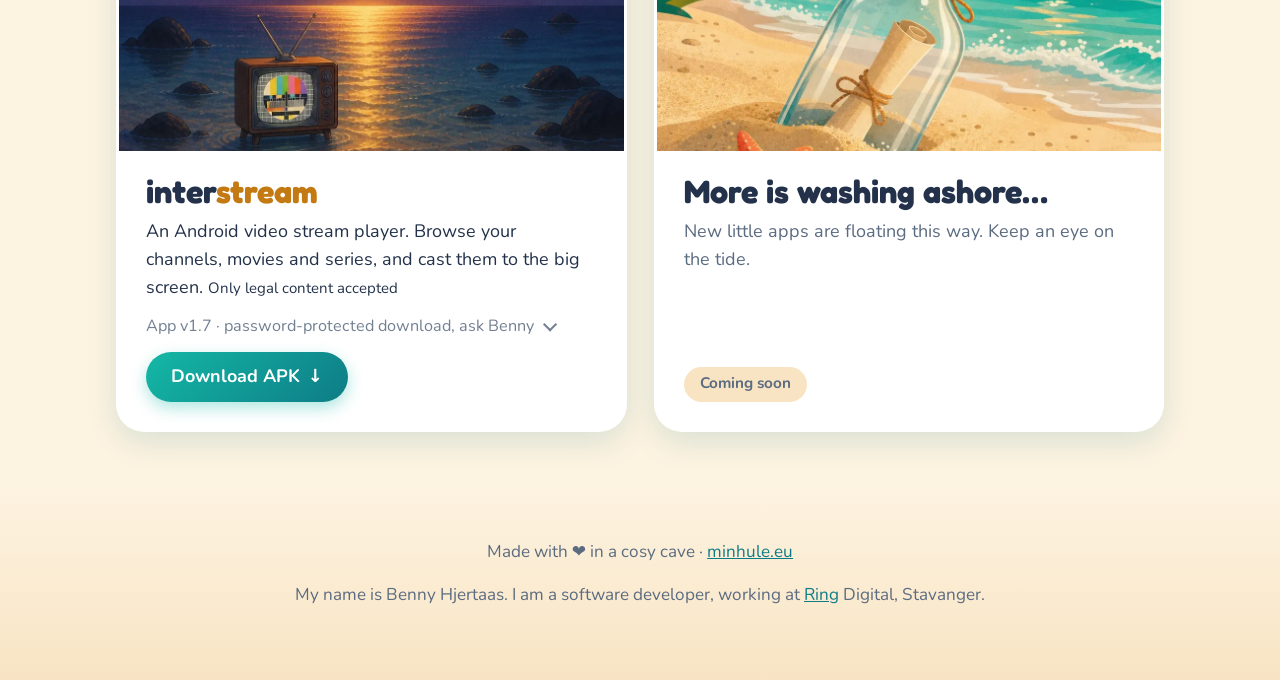
==== commit 8ba3ef27: "Interstream card: v1.7 download, "video stream player" Co-Authored-By: Claude Opus 5.5 <noreply@anth" ====
--- a/index.html
+++ b/index.html
@@ -66,12 +66,12 @@
 				<img class="card-art space" src="images/interstream.webp" alt="An old television with rabbit-ear antennas showing a colourful test card, standing in the shallow sea of a distant planet under a glowing black hole" width="1024" height="1024" loading="lazy" />
 				<div class="card-body">
 					<h3>inter<span class="stream">stream</span></h3>
-					<p>An Android IPTV player. Browse your channels, movies and series, and cast them to the big screen. <small>Only legal content accepted</small></p>
+					<p>An Android video stream player. Browse your channels, movies and series, and cast them to the big screen. <small>Only legal content accepted</small></p>
 					<details class="tech small" data-count="tech-interstream">
-						<summary>App v1.6 · password-protected download, ask Benny</summary>
+						<summary>App v1.7 · password-protected download, ask Benny</summary>
 						<p>Native Android app built with Kotlin. Media3/ExoPlayer for video. Snappy and simple to use, without the bloat.</p>
 					</details>
-					<a class="button" href="https://drive.proton.me/urls/13Y4M5MPGG#EaEMYbuBb2Bv" rel="noopener" data-goatcounter-click="download-interstream">Download APK <span aria-hidden="true">↓</span></a>
+					<a class="button" href="https://drive.proton.me/urls/6FG5X9Y5F4#T3uAXeQRaWam" rel="noopener" data-goatcounter-click="download-interstream">Download APK <span aria-hidden="true">↓</span></a>
 				</div>
 			</li>
 			<li class="card soon">
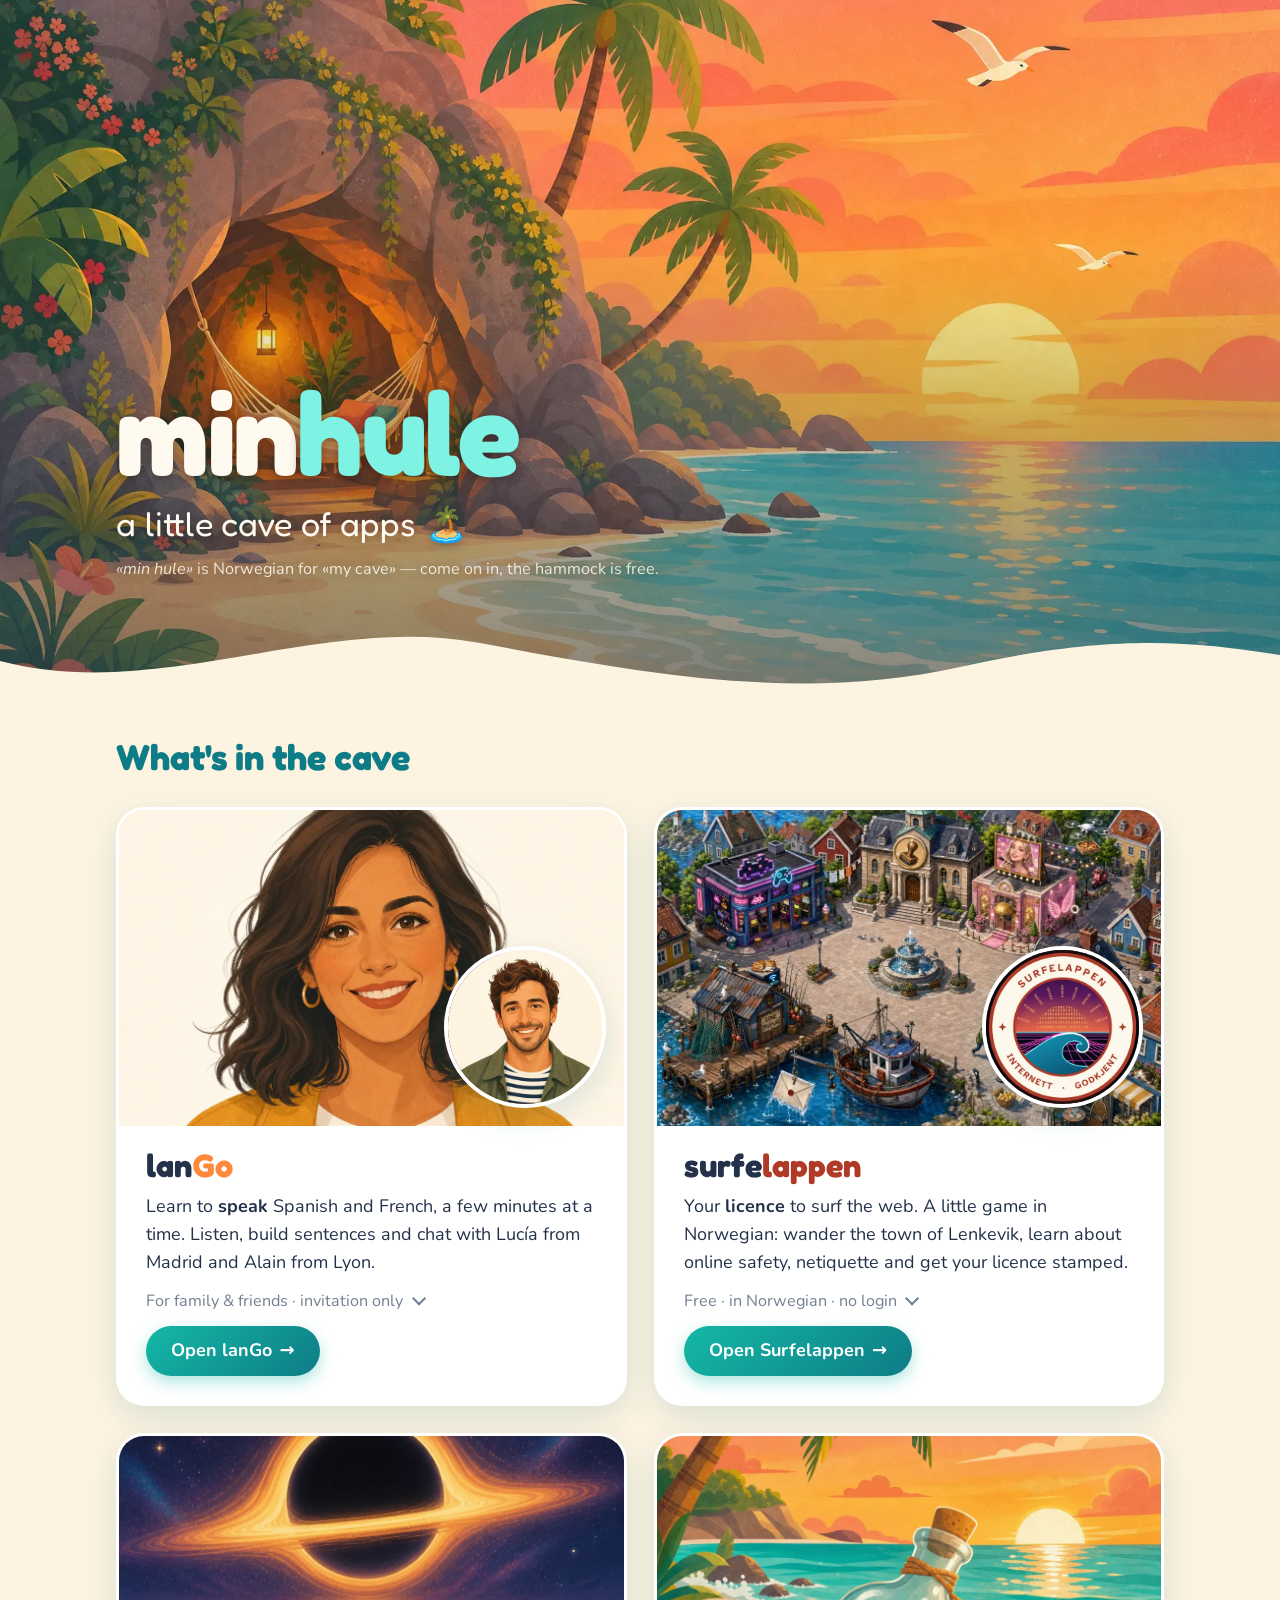
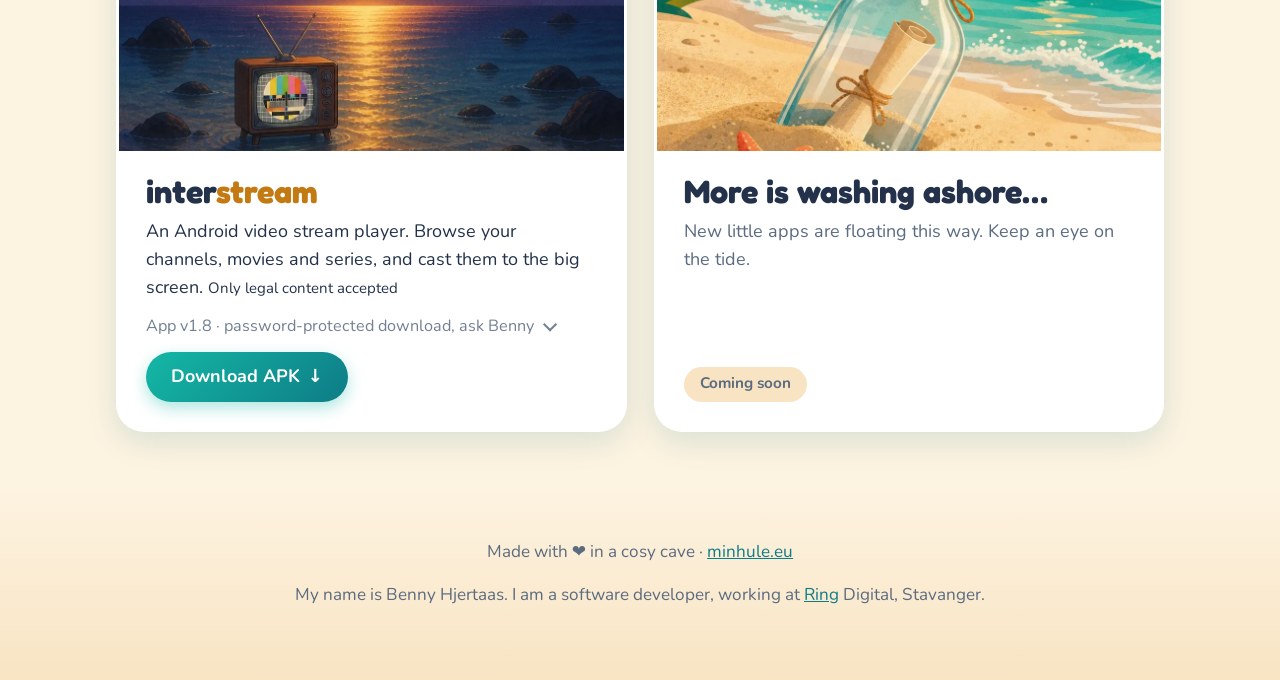
==== commit eb4f5b1e: "Interstream card: v1.8 download Co-Authored-By: Claude Opus 5.5 <noreply@anthropic.com>" ====
--- a/index.html
+++ b/index.html
@@ -68,10 +68,10 @@
 					<h3>inter<span class="stream">stream</span></h3>
 					<p>An Android video stream player. Browse your channels, movies and series, and cast them to the big screen. <small>Only legal content accepted</small></p>
 					<details class="tech small" data-count="tech-interstream">
-						<summary>App v1.7 · password-protected download, ask Benny</summary>
+						<summary>App v1.8 · password-protected download, ask Benny</summary>
 						<p>Native Android app built with Kotlin. Media3/ExoPlayer for video. Snappy and simple to use, without the bloat.</p>
 					</details>
-					<a class="button" href="https://drive.proton.me/urls/6FG5X9Y5F4#T3uAXeQRaWam" rel="noopener" data-goatcounter-click="download-interstream">Download APK <span aria-hidden="true">↓</span></a>
+					<a class="button" href="https://drive.proton.me/urls/PX47G3BGDC#y4SUvdRMAKJX" rel="noopener" data-goatcounter-click="download-interstream">Download APK <span aria-hidden="true">↓</span></a>
 				</div>
 			</li>
 			<li class="card soon">
